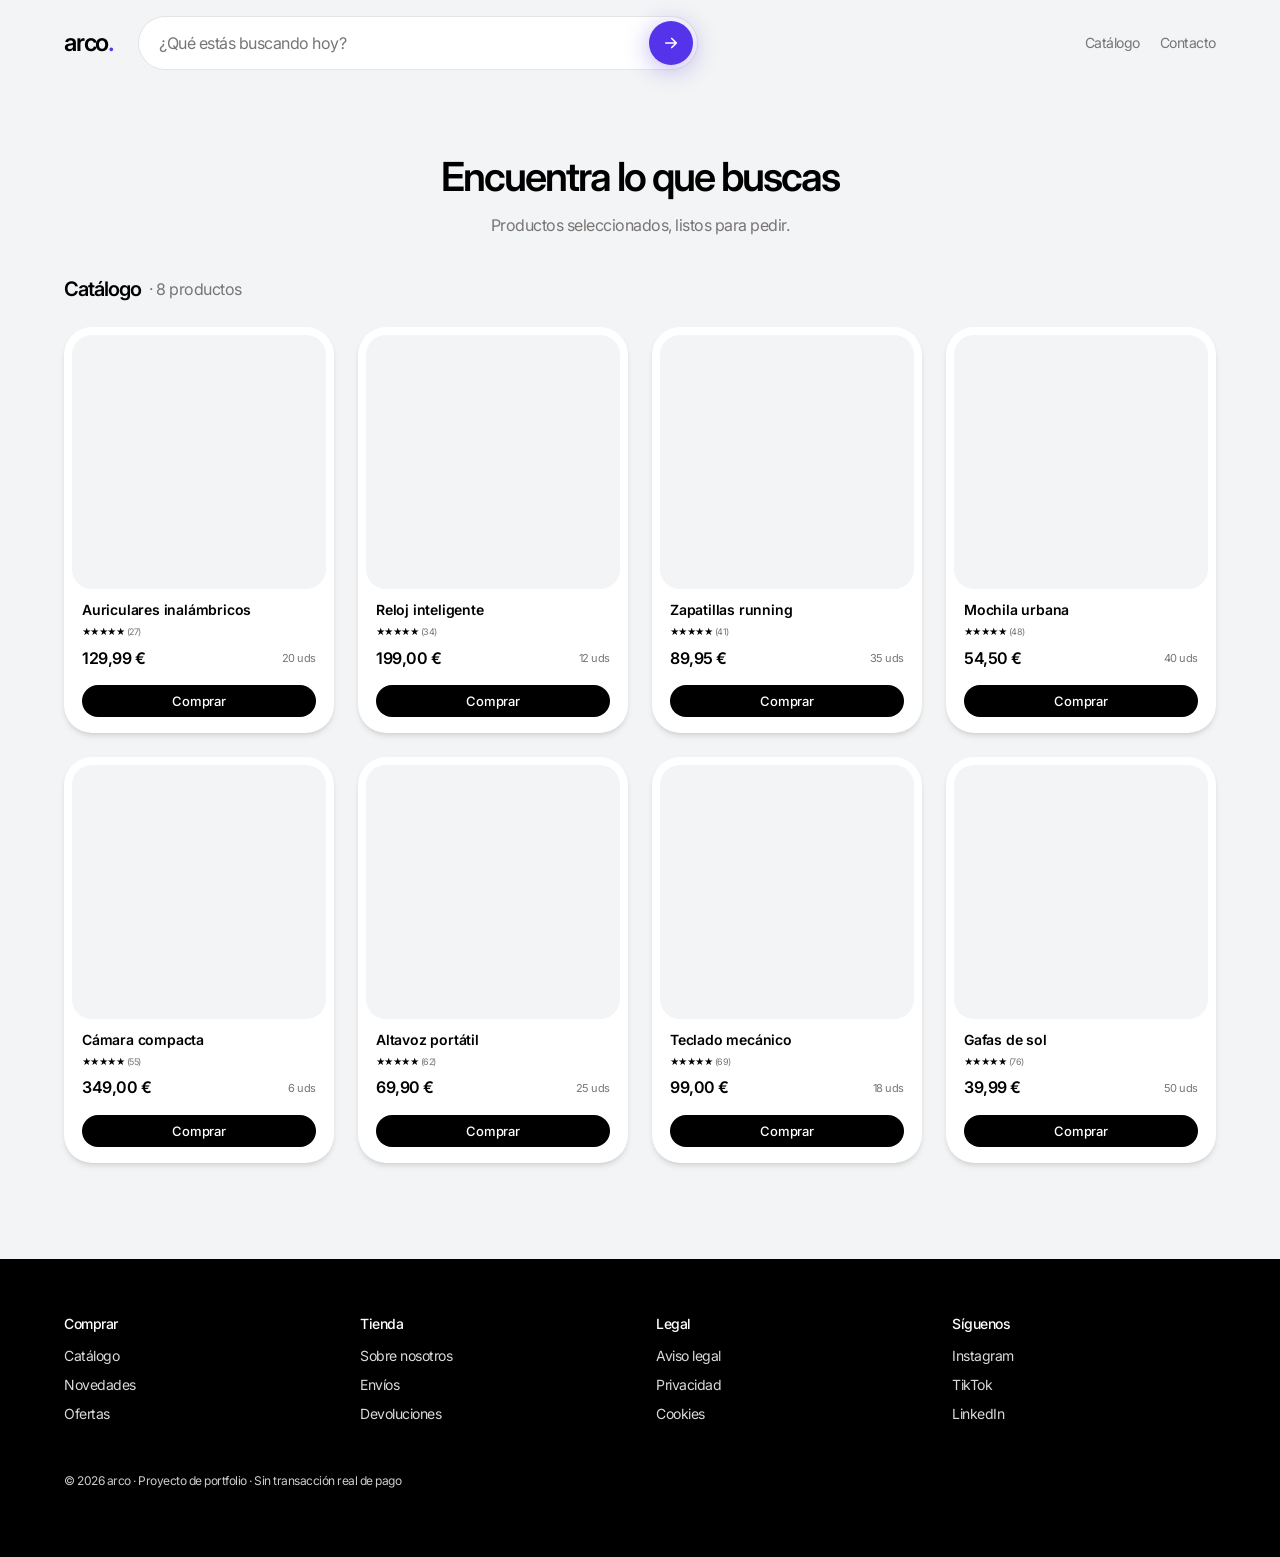
==== frontend/index.html @ ff5d6150 "Añadir frontend tienda, imagen en productos y endpoint de stock" ====
<!DOCTYPE html>
<html lang="es">
<head>
<meta charset="UTF-8">
<meta name="viewport" content="width=device-width, initial-scale=1, viewport-fit=cover">
<title>arco · tienda</title>
<link rel="preconnect" href="https://fonts.googleapis.com">
<link rel="preconnect" href="https://fonts.gstatic.com" crossorigin>
<link href="https://fonts.googleapis.com/css2?family=Inter:wght@400;500;600&display=swap" rel="stylesheet">
<style>
  :root {
    --canvas: #f2f4f5;
    --white: #ffffff;
    --ink: #000000;
    --border: #ebebeb;
    --muted: #787574;
    --stone: #cccccc;
    --violet: #5433eb;
    --violet-wash: rgba(69,36,219,.34);
    --font: 'Inter', ui-sans-serif, system-ui, -apple-system, "Segoe UI", Roboto, sans-serif;
    --shadow-card: rgba(0,0,0,.1) 0 4px 6px -1px, rgba(0,0,0,.1) 0 2px 4px -2px;
    --shadow-sm: rgba(0,0,0,.06) 0 2px 8px 0;
    --shadow-lg: rgba(0,0,0,.12) 0 4px 24px 0;
    --max: 1200px;
    box-sizing: border-box;
    padding-top: env(safe-area-inset-top, 0px);
    padding-bottom: env(safe-area-inset-bottom, 0px);
  }
  *, *::before, *::after { box-sizing: border-box; }
  html { scroll-behavior: smooth; }
  body {
    margin: 0; font-family: var(--font); font-weight: 400;
    font-size: 16px; line-height: 1.33; letter-spacing: -0.031em;
    color: var(--ink); background: var(--canvas); -webkit-font-smoothing: antialiased;
  }
  a { color: inherit; text-decoration: none; }
  img { display: block; max-width: 100%; }
  .wrap { max-width: var(--max); margin: 0 auto; padding: 0 24px; }

  header.top { position: sticky; top: 0; z-index: 40; background: var(--canvas); padding: 16px 0; }
  header.top .wrap { display: flex; align-items: center; gap: 24px; }
  .wordmark { font-size: 24px; font-weight: 600; letter-spacing: -0.05em; }
  .wordmark .dot { color: var(--violet); }
  .search { flex: 1; max-width: 560px; display: flex; align-items: center; background: var(--white);
    border: 1px solid rgba(0,0,0,.1); border-radius: 9999px; padding: 4px 4px 4px 20px; }
  .search input { flex: 1; border: none; outline: none; background: transparent;
    font-family: var(--font); font-size: 16px; letter-spacing: -0.031em; color: var(--ink); padding: 8px 0; }
  .search input::placeholder { color: var(--muted); }
  .search button { width: 44px; height: 44px; flex: 0 0 44px; border: none; border-radius: 9999px; cursor: pointer;
    background: var(--violet); color: var(--white); box-shadow: 0 4px 24px var(--violet-wash);
    display: flex; align-items: center; justify-content: center; }
  .top-links { margin-left: auto; display: flex; gap: 20px; color: var(--muted); font-size: 14px; }
  .top-links a:hover { color: var(--ink); }
  @media (max-width: 720px) { .top-links { display: none; } .wordmark { font-size: 20px; } }

  .hero { text-align: center; padding: 64px 24px 40px; }
  .hero h1 { font-size: 40px; font-weight: 600; letter-spacing: -0.05em; margin: 0 0 12px; }
  .hero p { color: var(--muted); font-size: 16px; margin: 0; }
  @media (max-width: 640px) { .hero h1 { font-size: 28px; } }

  .section-head { display: flex; align-items: center; gap: 8px; font-size: 20px; font-weight: 600;
    letter-spacing: -0.05em; margin: 0 0 24px; }
  .section-head .count { color: var(--muted); font-weight: 400; font-size: 16px; letter-spacing: -0.031em; }

  .grid { display: grid; grid-template-columns: repeat(4, 1fr); gap: 24px; padding-bottom: 64px; }
  @media (max-width: 980px) { .grid { grid-template-columns: repeat(3, 1fr); } }
  @media (max-width: 720px) { .grid { grid-template-columns: repeat(2, 1fr); } }
  @media (max-width: 460px) { .grid { grid-template-columns: 1fr; } }

  .card { background: var(--white); border-radius: 28px; box-shadow: var(--shadow-card); padding: 8px;
    display: flex; flex-direction: column; transition: transform .15s ease, box-shadow .15s ease; }
  .card:hover { transform: translateY(-3px); box-shadow: var(--shadow-lg); }
  .card .imgwrap { border-radius: 20px; overflow: hidden; aspect-ratio: 1 / 1; background: var(--canvas); }
  .card .imgwrap img { width: 100%; height: 100%; object-fit: cover; }
  .card .info { padding: 12px 10px 8px; display: flex; flex-direction: column; gap: 6px; }
  .card .name { font-size: 14px; font-weight: 600; letter-spacing: -0.014em; }
  .card .rating { font-size: 9px; letter-spacing: -0.058em; color: var(--ink); }
  .card .rating .rev { color: var(--muted); }
  .card .foot { display: flex; align-items: center; justify-content: space-between; margin-top: 4px; }
  .card .price { font-size: 16px; font-weight: 600; letter-spacing: -0.031em; }
  .card .stock { font-size: 11px; color: var(--muted); }
  .btn-buy { border: none; cursor: pointer; background: var(--ink); color: var(--white); border-radius: 9999px;
    font-family: var(--font); font-size: 13px; font-weight: 500; letter-spacing: -0.014em; padding: 8px 16px; margin-top: 10px; }
  .btn-buy:disabled { background: var(--stone); cursor: default; }

  .status { text-align: center; color: var(--muted); padding: 48px 0; grid-column: 1 / -1; }

  .overlay { position: fixed; inset: 0; z-index: 60; background: rgba(0,0,0,.45);
    display: none; align-items: center; justify-content: center; padding: 24px; }
  .overlay.open { display: flex; }
  .modal { background: var(--white); border-radius: 28px; max-width: 460px; width: 100%; padding: 24px; box-shadow: var(--shadow-lg); }
  .modal .close { float: right; font-size: 22px; cursor: pointer; color: var(--muted); line-height: 1; }
  .modal .mhead { display: flex; gap: 16px; align-items: center; margin-bottom: 20px; }
  .modal .mhead img { width: 72px; height: 72px; border-radius: 16px; object-fit: cover; }
  .modal .mhead .n { font-size: 16px; font-weight: 600; letter-spacing: -0.031em; }
  .modal .mhead .p { color: var(--muted); font-size: 14px; }
  .qty { display: flex; align-items: center; gap: 12px; margin: 16px 0; }
  .qty span { color: var(--muted); font-size: 14px; }
  .stepper { display: flex; align-items: center; border: 1px solid var(--border); border-radius: 9999px; overflow: hidden; }
  .stepper button { width: 36px; height: 36px; border: none; background: var(--white); font-size: 18px; cursor: pointer; color: var(--ink); }
  .stepper button:hover { background: var(--canvas); }
  .stepper .val { width: 40px; text-align: center; font-size: 16px; font-weight: 600; }
  .total-line { display: flex; justify-content: space-between; align-items: baseline; padding: 16px 0; border-top: 1px solid var(--border); margin-top: 8px; }
  .total-line .lbl { color: var(--muted); font-size: 14px; }
  .total-line .amt { font-size: 22px; font-weight: 600; letter-spacing: -0.05em; }
  .btn-primary { width: 100%; border: none; cursor: pointer; background: var(--ink); color: var(--white);
    border-radius: 9999px; padding: 16px; font-family: var(--font); font-size: 15px; font-weight: 600; letter-spacing: -0.014em; }
  .btn-primary:disabled { background: var(--stone); }
  .note { text-align: center; color: var(--muted); font-size: 12px; margin-top: 14px; }
  .confirm { text-align: center; padding: 8px 0; }
  .confirm .check { width: 56px; height: 56px; margin: 0 auto 12px; border-radius: 9999px; background: var(--violet); color: var(--white);
    display: flex; align-items: center; justify-content: center; font-size: 28px; box-shadow: 0 4px 24px var(--violet-wash); }
  .confirm h3 { font-size: 22px; font-weight: 600; letter-spacing: -0.05em; margin: 0 0 4px; }
  .confirm .ref { font-weight: 600; font-size: 18px; margin: 12px 0; }
  .confirm p { color: var(--muted); font-size: 14px; margin: 4px 0; }

  footer { background: var(--ink); color: var(--white); padding: 56px 0; margin-top: 32px; }
  .fcols { display: grid; grid-template-columns: repeat(4, 1fr); gap: 32px; }
  .fcol h4 { font-weight: 500; font-size: 14px; margin: 0 0 14px; }
  .fcol a { display: block; font-size: 14px; color: var(--white); margin-bottom: 10px; opacity: .85; }
  .fcol a:hover { opacity: 1; text-decoration: underline; }
  .copyright { color: var(--stone); font-size: 12px; margin-top: 40px; }
  @media (max-width: 720px) { .fcols { grid-template-columns: repeat(2, 1fr); } }
</style>
</head>
<body>

<header class="top">
  <div class="wrap">
    <a class="wordmark" href="#top">arco<span class="dot">.</span></a>
    <div class="search">
      <input id="q" type="text" placeholder="¿Qué estás buscando hoy?" />
      <button id="qbtn" aria-label="Buscar">
        <svg width="18" height="18" viewBox="0 0 24 24" fill="none" stroke="currentColor" stroke-width="2.2" stroke-linecap="round">
          <path d="M5 12h14M13 6l6 6-6 6"/>
        </svg>
      </button>
    </div>
    <nav class="top-links">
      <a href="#catalogo">Catálogo</a>
      <a href="#contacto">Contacto</a>
    </nav>
  </div>
</header>

<section class="hero" id="top">
  <h1>Encuentra lo que buscas</h1>
  <p>Productos seleccionados, listos para pedir.</p>
</section>

<main class="wrap" id="catalogo">
  <div class="section-head">Catálogo <span class="count" id="count"></span></div>
  <div class="grid" id="grid">
    <div class="status" id="status">Cargando productos…</div>
  </div>
</main>

<div class="overlay" id="overlay"><div class="modal" id="modal"></div></div>

<footer id="contacto">
  <div class="wrap">
    <div class="fcols">
      <div class="fcol"><h4>Comprar</h4><a href="#catalogo">Catálogo</a><a href="#">Novedades</a><a href="#">Ofertas</a></div>
      <div class="fcol"><h4>Tienda</h4><a href="#">Sobre nosotros</a><a href="#">Envíos</a><a href="#">Devoluciones</a></div>
      <div class="fcol"><h4>Legal</h4><a href="#">Aviso legal</a><a href="#">Privacidad</a><a href="#">Cookies</a></div>
      <div class="fcol"><h4>Síguenos</h4><a href="#">Instagram</a><a href="#">TikTok</a><a href="#">LinkedIn</a></div>
    </div>
    <p class="copyright">© 2026 arco · Proyecto de portfolio · Sin transacción real de pago</p>
  </div>
</footer>

<script>
const API_BASE = "";
const eur = new Intl.NumberFormat('es-ES', { style: 'currency', currency: 'EUR' });
const FALLBACK_IMG = "https://picsum.photos/seed/arco-default/600/600";

const DEMO = [
  { id:1, name:'Auriculares inalámbricos', description:'Cancelación de ruido', price:129.99, stock:20, image_url:'https://picsum.photos/seed/auriculares/600/600' },
  { id:2, name:'Reloj inteligente',        description:'GPS y monitor cardíaco', price:199.00, stock:12, image_url:'https://picsum.photos/seed/reloj/600/600' },
  { id:3, name:'Zapatillas running',       description:'Ligeras y transpirables', price:89.95, stock:35, image_url:'https://picsum.photos/seed/zapatillas/600/600' },
  { id:4, name:'Mochila urbana',           description:'Compartimento portátil 15"', price:54.50, stock:40, image_url:'https://picsum.photos/seed/mochila/600/600' },
  { id:5, name:'Cámara compacta',          description:'4K · estabilización óptica', price:349.00, stock:6, image_url:'https://picsum.photos/seed/camara/600/600' },
  { id:6, name:'Altavoz portátil',         description:'Bluetooth · resistente al agua', price:69.90, stock:25, image_url:'https://picsum.photos/seed/altavoz/600/600' },
  { id:7, name:'Teclado mecánico',         description:'Retroiluminado · switches rojos', price:99.00, stock:18, image_url:'https://picsum.photos/seed/teclado/600/600' },
  { id:8, name:'Gafas de sol',             description:'Polarizadas · UV400', price:39.99, stock:50, image_url:'https://picsum.photos/seed/gafas/600/600' },
];

let PRODUCTS = [];
let FILTER = "";

async function load() {
  try {
    const res = await fetch(`${API_BASE}/api/products/products`, { headers: { 'Accept':'application/json' } });
    if (!res.ok) throw new Error();
    const data = await res.json();
    if (!Array.isArray(data) || data.length === 0) throw new Error();
    PRODUCTS = data;
  } catch (e) { PRODUCTS = DEMO; }
  render();
}

function render() {
  const grid = document.getElementById('grid');
  const term = FILTER.trim().toLowerCase();
  const list = PRODUCTS.filter(p => !term || (p.name + ' ' + (p.description||'')).toLowerCase().includes(term));
  document.getElementById('count').textContent = `· ${list.length} producto${list.length===1?'':'s'}`;
  if (list.length === 0) {
    grid.innerHTML = `<div class="status">No hay productos que coincidan con “${escapeHtml(FILTER)}”.</div>`;
    return;
  }
  grid.innerHTML = list.map(p => {
    const img = p.image_url || FALLBACK_IMG;
    const agotado = (p.stock ?? 0) <= 0;
    return `
      <article class="card">
        <div class="imgwrap"><img src="${escapeAttr(img)}" alt="${escapeAttr(p.name)}" loading="lazy" onerror="this.src='${FALLBACK_IMG}'"></div>
        <div class="info">
          <div class="name">${escapeHtml(p.name)}</div>
          <div class="rating">★★★★★ <span class="rev">(${20 + (p.id*7)%180})</span></div>
          <div class="foot">
            <span class="price">${eur.format(p.price)}</span>
            <span class="stock">${agotado ? 'Agotado' : p.stock + ' uds'}</span>
          </div>
          <button class="btn-buy" ${agotado?'disabled':''} data-id="${p.id}">${agotado ? 'No disponible' : 'Comprar'}</button>
        </div>
      </article>`;
  }).join('');
  grid.querySelectorAll('.btn-buy:not([disabled])').forEach(b => b.addEventListener('click', () => openBuy(Number(b.dataset.id))));
}

document.getElementById('q').addEventListener('input', e => { FILTER = e.target.value; render(); });
document.getElementById('qbtn').addEventListener('click', () => render());

const overlay = document.getElementById('overlay');
const modal = document.getElementById('modal');
let qty = 1;

function openBuy(id) { const p = PRODUCTS.find(x => x.id === id); qty = 1; drawBuy(p); overlay.classList.add('open'); }
function closeModal(){ overlay.classList.remove('open'); }
overlay.addEventListener('click', e => { if (e.target === overlay) closeModal(); });

function drawBuy(p) {
  const img = p.image_url || FALLBACK_IMG;
  modal.innerHTML = `
    <span class="close" id="close">&times;</span>
    <div class="mhead">
      <img src="${escapeAttr(img)}" alt="" onerror="this.src='${FALLBACK_IMG}'">
      <div><div class="n">${escapeHtml(p.name)}</div><div class="p">${eur.format(p.price)} · ${p.stock} uds</div></div>
    </div>
    <div class="qty">
      <span>Cantidad</span>
      <div class="stepper"><button id="minus">−</button><div class="val" id="val">${qty}</div><button id="plus">+</button></div>
    </div>
    <div class="total-line"><span class="lbl">Total</span><span class="amt" id="total">${eur.format(p.price*qty)}</span></div>
    <button class="btn-primary" id="buy">Realizar pedido</button>
    <p class="note">Sin pago online. Simula la creación de un pedido en tu API.</p>`;
  document.getElementById('close').onclick = closeModal;
  document.getElementById('minus').onclick = () => { if(qty>1){qty--; upd(p);} };
  document.getElementById('plus').onclick  = () => { if(qty<p.stock){qty++; upd(p);} };
  document.getElementById('buy').onclick   = () => doOrder(p);
}
function upd(p){ document.getElementById('val').textContent = qty; document.getElementById('total').textContent = eur.format(p.price*qty); }

async function doOrder(p) {
  const btn = document.getElementById('buy');
  btn.disabled = true; btn.textContent = 'Procesando…';
  let ref=null, demo=false;
  try {
    const res = await fetch(`${API_BASE}/api/orders/orders`, {
      method:'POST', headers:{'Content-Type':'application/json'},
      body: JSON.stringify({ product_id: p.id, quantity: qty })
    });
    if (!res.ok) throw new Error();
    ref = (await res.json()).id;
  } catch(e){ demo=true; ref = Math.floor(1000+Math.random()*9000); }
  modal.innerHTML = `
    <div class="confirm">
      <div class="check">&#10003;</div>
      <h3>¡Pedido confirmado!</h3>
      <p>${escapeHtml(p.name)} · ${qty} ud${qty>1?'s':''}</p>
      <p class="ref">Referencia #${ref}</p>
      <p>Total: ${eur.format(p.price*qty)}</p>
      <button class="btn-primary" id="done" style="margin-top:16px">Seguir comprando</button>
      ${demo?'<p class="note">Referencia de demostración (API no conectada).</p>':''}
    </div>`;
  document.getElementById('done').onclick = () => { closeModal(); load(); };
}

function escapeHtml(s){ return String(s).replace(/[&<>"']/g, m=>({'&':'&amp;','<':'&lt;','>':'&gt;','"':'&quot;',"'":'&#39;'}[m])); }
function escapeAttr(s){ return escapeHtml(s); }

load();
</script>
</body>
</html>
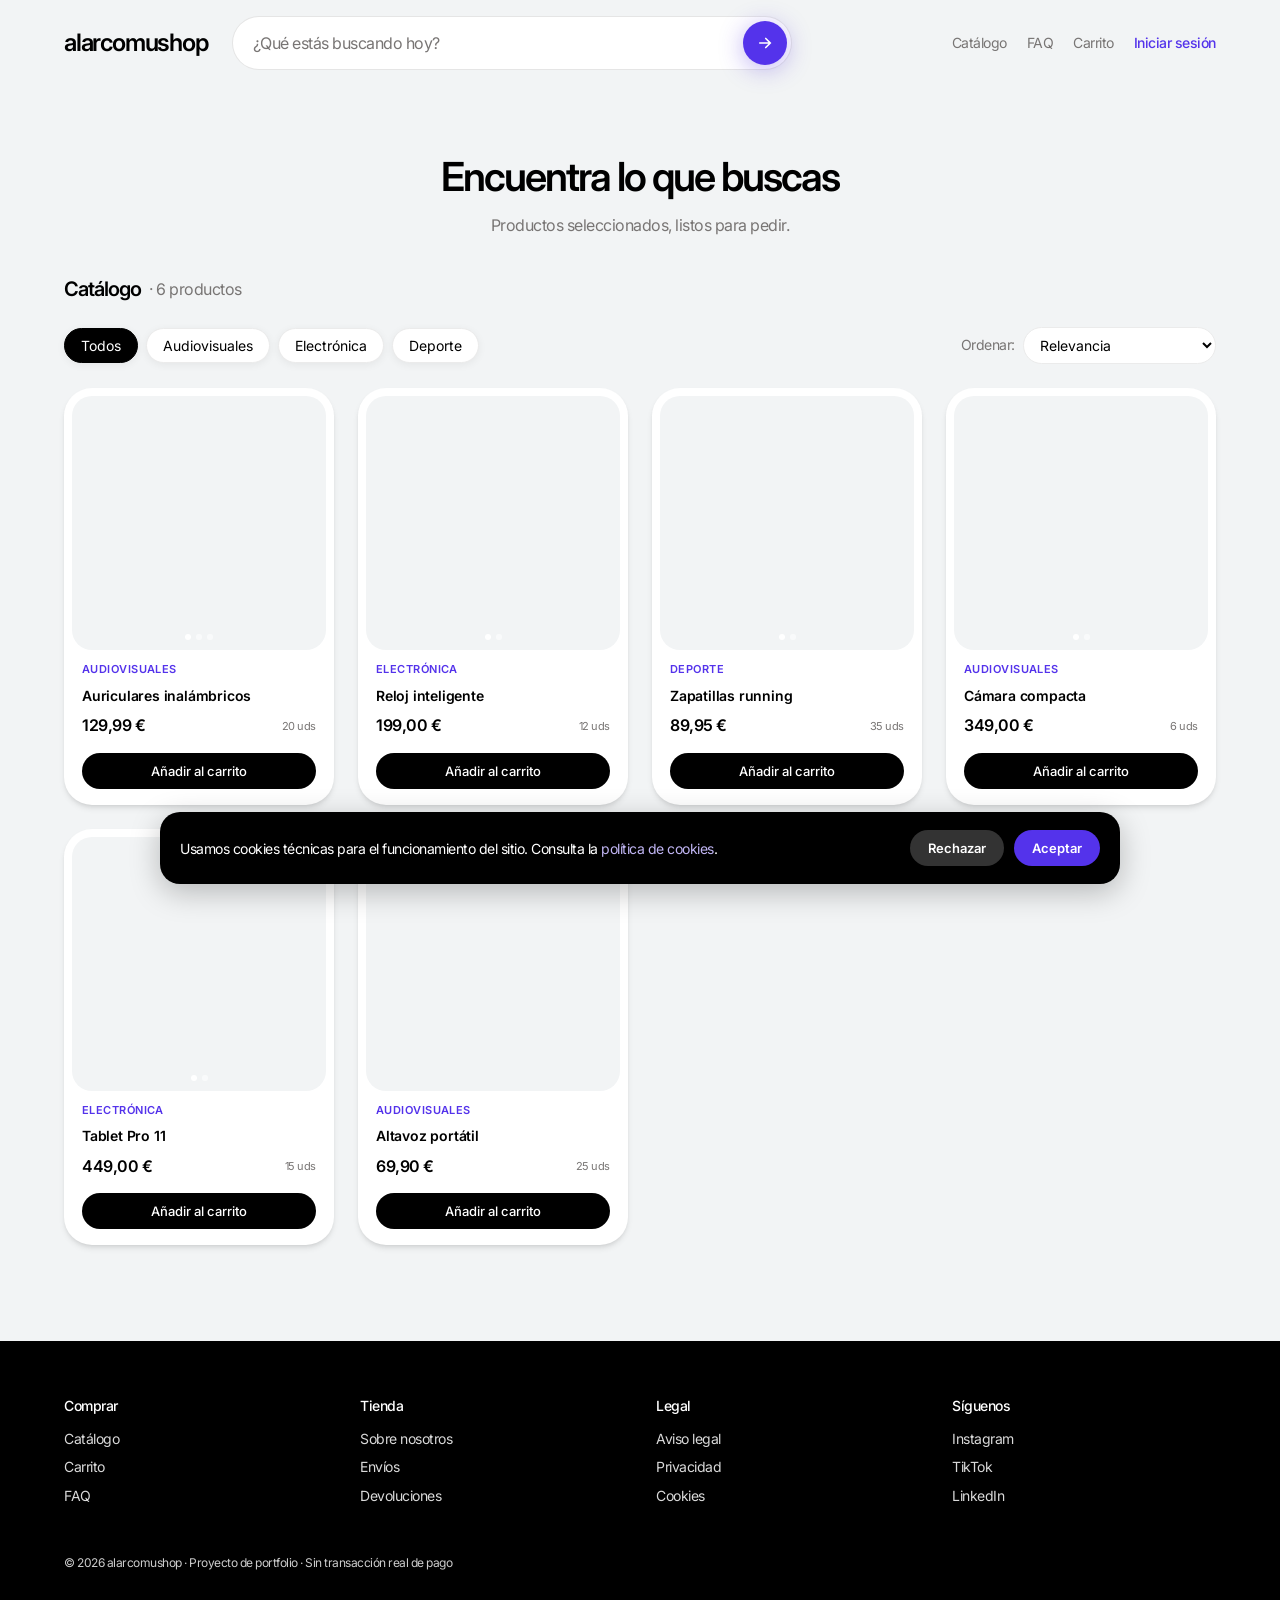
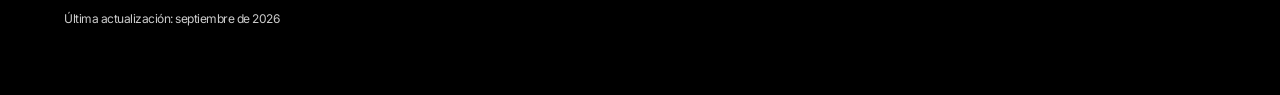
==== commit 9ba698f9: "Mejoras de frontend: carrito, FAQ, filtros, validaciones, SEO y responsive" ====
--- a/frontend/index.html
+++ b/frontend/index.html
@@ -3,142 +3,34 @@
 <head>
 <meta charset="UTF-8">
 <meta name="viewport" content="width=device-width, initial-scale=1, viewport-fit=cover">
-<title>arco · tienda</title>
+<title>alarcomushop · tienda</title>
+<meta name="description" content="Tienda online alarcomushop: electrónica, audiovisuales, moda y más. Explora el catálogo, filtra por categoría, valora productos y compra en segundos.">
+<meta name="theme-color" content="#5433eb">
+<meta property="og:type" content="website">
+<meta property="og:title" content="alarcomushop · tienda">
+<meta property="og:description" content="Tienda online alarcomushop: electrónica, audiovisuales, moda y más. Explora el catálogo, filtra por categoría, valora productos y compra en segundos.">
 <link rel="preconnect" href="https://fonts.googleapis.com">
 <link rel="preconnect" href="https://fonts.gstatic.com" crossorigin>
 <link href="https://fonts.googleapis.com/css2?family=Inter:wght@400;500;600&display=swap" rel="stylesheet">
-<style>
-  :root {
-    --canvas: #f2f4f5;
-    --white: #ffffff;
-    --ink: #000000;
-    --border: #ebebeb;
-    --muted: #787574;
-    --stone: #cccccc;
-    --violet: #5433eb;
-    --violet-wash: rgba(69,36,219,.34);
-    --font: 'Inter', ui-sans-serif, system-ui, -apple-system, "Segoe UI", Roboto, sans-serif;
-    --shadow-card: rgba(0,0,0,.1) 0 4px 6px -1px, rgba(0,0,0,.1) 0 2px 4px -2px;
-    --shadow-sm: rgba(0,0,0,.06) 0 2px 8px 0;
-    --shadow-lg: rgba(0,0,0,.12) 0 4px 24px 0;
-    --max: 1200px;
-    box-sizing: border-box;
-    padding-top: env(safe-area-inset-top, 0px);
-    padding-bottom: env(safe-area-inset-bottom, 0px);
-  }
-  *, *::before, *::after { box-sizing: border-box; }
-  html { scroll-behavior: smooth; }
-  body {
-    margin: 0; font-family: var(--font); font-weight: 400;
-    font-size: 16px; line-height: 1.33; letter-spacing: -0.031em;
-    color: var(--ink); background: var(--canvas); -webkit-font-smoothing: antialiased;
-  }
-  a { color: inherit; text-decoration: none; }
-  img { display: block; max-width: 100%; }
-  .wrap { max-width: var(--max); margin: 0 auto; padding: 0 24px; }
-
-  header.top { position: sticky; top: 0; z-index: 40; background: var(--canvas); padding: 16px 0; }
-  header.top .wrap { display: flex; align-items: center; gap: 24px; }
-  .wordmark { font-size: 24px; font-weight: 600; letter-spacing: -0.05em; }
-  .wordmark .dot { color: var(--violet); }
-  .search { flex: 1; max-width: 560px; display: flex; align-items: center; background: var(--white);
-    border: 1px solid rgba(0,0,0,.1); border-radius: 9999px; padding: 4px 4px 4px 20px; }
-  .search input { flex: 1; border: none; outline: none; background: transparent;
-    font-family: var(--font); font-size: 16px; letter-spacing: -0.031em; color: var(--ink); padding: 8px 0; }
-  .search input::placeholder { color: var(--muted); }
-  .search button { width: 44px; height: 44px; flex: 0 0 44px; border: none; border-radius: 9999px; cursor: pointer;
-    background: var(--violet); color: var(--white); box-shadow: 0 4px 24px var(--violet-wash);
-    display: flex; align-items: center; justify-content: center; }
-  .top-links { margin-left: auto; display: flex; gap: 20px; color: var(--muted); font-size: 14px; }
-  .top-links a:hover { color: var(--ink); }
-  @media (max-width: 720px) { .top-links { display: none; } .wordmark { font-size: 20px; } }
-
-  .hero { text-align: center; padding: 64px 24px 40px; }
-  .hero h1 { font-size: 40px; font-weight: 600; letter-spacing: -0.05em; margin: 0 0 12px; }
-  .hero p { color: var(--muted); font-size: 16px; margin: 0; }
-  @media (max-width: 640px) { .hero h1 { font-size: 28px; } }
-
-  .section-head { display: flex; align-items: center; gap: 8px; font-size: 20px; font-weight: 600;
-    letter-spacing: -0.05em; margin: 0 0 24px; }
-  .section-head .count { color: var(--muted); font-weight: 400; font-size: 16px; letter-spacing: -0.031em; }
-
-  .grid { display: grid; grid-template-columns: repeat(4, 1fr); gap: 24px; padding-bottom: 64px; }
-  @media (max-width: 980px) { .grid { grid-template-columns: repeat(3, 1fr); } }
-  @media (max-width: 720px) { .grid { grid-template-columns: repeat(2, 1fr); } }
-  @media (max-width: 460px) { .grid { grid-template-columns: 1fr; } }
-
-  .card { background: var(--white); border-radius: 28px; box-shadow: var(--shadow-card); padding: 8px;
-    display: flex; flex-direction: column; transition: transform .15s ease, box-shadow .15s ease; }
-  .card:hover { transform: translateY(-3px); box-shadow: var(--shadow-lg); }
-  .card .imgwrap { border-radius: 20px; overflow: hidden; aspect-ratio: 1 / 1; background: var(--canvas); }
-  .card .imgwrap img { width: 100%; height: 100%; object-fit: cover; }
-  .card .info { padding: 12px 10px 8px; display: flex; flex-direction: column; gap: 6px; }
-  .card .name { font-size: 14px; font-weight: 600; letter-spacing: -0.014em; }
-  .card .rating { font-size: 9px; letter-spacing: -0.058em; color: var(--ink); }
-  .card .rating .rev { color: var(--muted); }
-  .card .foot { display: flex; align-items: center; justify-content: space-between; margin-top: 4px; }
-  .card .price { font-size: 16px; font-weight: 600; letter-spacing: -0.031em; }
-  .card .stock { font-size: 11px; color: var(--muted); }
-  .btn-buy { border: none; cursor: pointer; background: var(--ink); color: var(--white); border-radius: 9999px;
-    font-family: var(--font); font-size: 13px; font-weight: 500; letter-spacing: -0.014em; padding: 8px 16px; margin-top: 10px; }
-  .btn-buy:disabled { background: var(--stone); cursor: default; }
-
-  .status { text-align: center; color: var(--muted); padding: 48px 0; grid-column: 1 / -1; }
-
-  .overlay { position: fixed; inset: 0; z-index: 60; background: rgba(0,0,0,.45);
-    display: none; align-items: center; justify-content: center; padding: 24px; }
-  .overlay.open { display: flex; }
-  .modal { background: var(--white); border-radius: 28px; max-width: 460px; width: 100%; padding: 24px; box-shadow: var(--shadow-lg); }
-  .modal .close { float: right; font-size: 22px; cursor: pointer; color: var(--muted); line-height: 1; }
-  .modal .mhead { display: flex; gap: 16px; align-items: center; margin-bottom: 20px; }
-  .modal .mhead img { width: 72px; height: 72px; border-radius: 16px; object-fit: cover; }
-  .modal .mhead .n { font-size: 16px; font-weight: 600; letter-spacing: -0.031em; }
-  .modal .mhead .p { color: var(--muted); font-size: 14px; }
-  .qty { display: flex; align-items: center; gap: 12px; margin: 16px 0; }
-  .qty span { color: var(--muted); font-size: 14px; }
-  .stepper { display: flex; align-items: center; border: 1px solid var(--border); border-radius: 9999px; overflow: hidden; }
-  .stepper button { width: 36px; height: 36px; border: none; background: var(--white); font-size: 18px; cursor: pointer; color: var(--ink); }
-  .stepper button:hover { background: var(--canvas); }
-  .stepper .val { width: 40px; text-align: center; font-size: 16px; font-weight: 600; }
-  .total-line { display: flex; justify-content: space-between; align-items: baseline; padding: 16px 0; border-top: 1px solid var(--border); margin-top: 8px; }
-  .total-line .lbl { color: var(--muted); font-size: 14px; }
-  .total-line .amt { font-size: 22px; font-weight: 600; letter-spacing: -0.05em; }
-  .btn-primary { width: 100%; border: none; cursor: pointer; background: var(--ink); color: var(--white);
-    border-radius: 9999px; padding: 16px; font-family: var(--font); font-size: 15px; font-weight: 600; letter-spacing: -0.014em; }
-  .btn-primary:disabled { background: var(--stone); }
-  .note { text-align: center; color: var(--muted); font-size: 12px; margin-top: 14px; }
-  .confirm { text-align: center; padding: 8px 0; }
-  .confirm .check { width: 56px; height: 56px; margin: 0 auto 12px; border-radius: 9999px; background: var(--violet); color: var(--white);
-    display: flex; align-items: center; justify-content: center; font-size: 28px; box-shadow: 0 4px 24px var(--violet-wash); }
-  .confirm h3 { font-size: 22px; font-weight: 600; letter-spacing: -0.05em; margin: 0 0 4px; }
-  .confirm .ref { font-weight: 600; font-size: 18px; margin: 12px 0; }
-  .confirm p { color: var(--muted); font-size: 14px; margin: 4px 0; }
-
-  footer { background: var(--ink); color: var(--white); padding: 56px 0; margin-top: 32px; }
-  .fcols { display: grid; grid-template-columns: repeat(4, 1fr); gap: 32px; }
-  .fcol h4 { font-weight: 500; font-size: 14px; margin: 0 0 14px; }
-  .fcol a { display: block; font-size: 14px; color: var(--white); margin-bottom: 10px; opacity: .85; }
-  .fcol a:hover { opacity: 1; text-decoration: underline; }
-  .copyright { color: var(--stone); font-size: 12px; margin-top: 40px; }
-  @media (max-width: 720px) { .fcols { grid-template-columns: repeat(2, 1fr); } }
-</style>
+<link rel="stylesheet" href="styles.css">
 </head>
 <body>
 
 <header class="top">
   <div class="wrap">
-    <a class="wordmark" href="#top">arco<span class="dot">.</span></a>
+    <a class="wordmark" href="index.html">alarcomushop</a>
+    <button class="hamburger" id="hamburger" aria-label="Menú">&#9776;</button>
     <div class="search">
       <input id="q" type="text" placeholder="¿Qué estás buscando hoy?" />
       <button id="qbtn" aria-label="Buscar">
-        <svg width="18" height="18" viewBox="0 0 24 24" fill="none" stroke="currentColor" stroke-width="2.2" stroke-linecap="round">
-          <path d="M5 12h14M13 6l6 6-6 6"/>
-        </svg>
+        <svg width="18" height="18" viewBox="0 0 24 24" fill="none" stroke="currentColor" stroke-width="2.2" stroke-linecap="round"><path d="M5 12h14M13 6l6 6-6 6"/></svg>
       </button>
     </div>
-    <nav class="top-links">
+    <nav class="top-links" id="nav">
       <a href="#catalogo">Catálogo</a>
-      <a href="#contacto">Contacto</a>
+      <a href="faq.html">FAQ</a>
+      <a class="cart-link" href="carrito.html">Carrito <span class="cart-badge" id="cart-badge">0</span></a>
+      <span id="account" class="account"></span>
     </nav>
   </div>
 </header>
@@ -150,146 +42,42 @@
 
 <main class="wrap" id="catalogo">
   <div class="section-head">Catálogo <span class="count" id="count"></span></div>
-  <div class="grid" id="grid">
-    <div class="status" id="status">Cargando productos…</div>
+
+  <div class="toolbar">
+    <div class="chips" id="chips"></div>
+    <div class="sort">
+      <label for="sort">Ordenar:</label>
+      <select id="sort">
+        <option value="rel">Relevancia</option>
+        <option value="price-asc">Precio: menor a mayor</option>
+        <option value="price-desc">Precio: mayor a menor</option>
+        <option value="name">Nombre (A-Z)</option>
+      </select>
+    </div>
   </div>
+
+  <div class="grid" id="grid"></div>
 </main>
-
-<div class="overlay" id="overlay"><div class="modal" id="modal"></div></div>
 
 <footer id="contacto">
   <div class="wrap">
     <div class="fcols">
-      <div class="fcol"><h4>Comprar</h4><a href="#catalogo">Catálogo</a><a href="#">Novedades</a><a href="#">Ofertas</a></div>
-      <div class="fcol"><h4>Tienda</h4><a href="#">Sobre nosotros</a><a href="#">Envíos</a><a href="#">Devoluciones</a></div>
-      <div class="fcol"><h4>Legal</h4><a href="#">Aviso legal</a><a href="#">Privacidad</a><a href="#">Cookies</a></div>
-      <div class="fcol"><h4>Síguenos</h4><a href="#">Instagram</a><a href="#">TikTok</a><a href="#">LinkedIn</a></div>
+      <div class="fcol"><h4>Comprar</h4><a href="#catalogo">Catálogo</a><a href="carrito.html">Carrito</a><a href="faq.html">FAQ</a></div>
+      <div class="fcol"><h4>Tienda</h4><a href="sobre-nosotros.html">Sobre nosotros</a><a href="envios.html">Envíos</a><a href="devoluciones.html">Devoluciones</a></div>
+      <div class="fcol"><h4>Legal</h4><a href="aviso-legal.html">Aviso legal</a><a href="privacidad.html">Privacidad</a><a href="cookies.html">Cookies</a></div>
+      <div class="fcol"><h4>Síguenos</h4>
+        <a href="https://www.linkedin.com/in/albertoarcones/" target="_blank" rel="noopener">Instagram</a>
+        <a href="https://www.linkedin.com/in/albertoarcones/" target="_blank" rel="noopener">TikTok</a>
+        <a href="https://www.linkedin.com/in/albertoarcones/" target="_blank" rel="noopener">LinkedIn</a>
+      </div>
     </div>
-    <p class="copyright">© 2026 arco · Proyecto de portfolio · Sin transacción real de pago</p>
+    <p class="copyright">© 2026 alarcomushop · Proyecto de portfolio · Sin transacción real de pago</p>
+    <p class="copyright">Última actualización: septiembre de 2026</p>
   </div>
 </footer>
 
-<script>
-const API_BASE = "";
-const eur = new Intl.NumberFormat('es-ES', { style: 'currency', currency: 'EUR' });
-const FALLBACK_IMG = "https://picsum.photos/seed/arco-default/600/600";
-
-const DEMO = [
-  { id:1, name:'Auriculares inalámbricos', description:'Cancelación de ruido', price:129.99, stock:20, image_url:'https://picsum.photos/seed/auriculares/600/600' },
-  { id:2, name:'Reloj inteligente',        description:'GPS y monitor cardíaco', price:199.00, stock:12, image_url:'https://picsum.photos/seed/reloj/600/600' },
-  { id:3, name:'Zapatillas running',       description:'Ligeras y transpirables', price:89.95, stock:35, image_url:'https://picsum.photos/seed/zapatillas/600/600' },
-  { id:4, name:'Mochila urbana',           description:'Compartimento portátil 15"', price:54.50, stock:40, image_url:'https://picsum.photos/seed/mochila/600/600' },
-  { id:5, name:'Cámara compacta',          description:'4K · estabilización óptica', price:349.00, stock:6, image_url:'https://picsum.photos/seed/camara/600/600' },
-  { id:6, name:'Altavoz portátil',         description:'Bluetooth · resistente al agua', price:69.90, stock:25, image_url:'https://picsum.photos/seed/altavoz/600/600' },
-  { id:7, name:'Teclado mecánico',         description:'Retroiluminado · switches rojos', price:99.00, stock:18, image_url:'https://picsum.photos/seed/teclado/600/600' },
-  { id:8, name:'Gafas de sol',             description:'Polarizadas · UV400', price:39.99, stock:50, image_url:'https://picsum.photos/seed/gafas/600/600' },
-];
-
-let PRODUCTS = [];
-let FILTER = "";
-
-async function load() {
-  try {
-    const res = await fetch(`${API_BASE}/api/products/products`, { headers: { 'Accept':'application/json' } });
-    if (!res.ok) throw new Error();
-    const data = await res.json();
-    if (!Array.isArray(data) || data.length === 0) throw new Error();
-    PRODUCTS = data;
-  } catch (e) { PRODUCTS = DEMO; }
-  render();
-}
-
-function render() {
-  const grid = document.getElementById('grid');
-  const term = FILTER.trim().toLowerCase();
-  const list = PRODUCTS.filter(p => !term || (p.name + ' ' + (p.description||'')).toLowerCase().includes(term));
-  document.getElementById('count').textContent = `· ${list.length} producto${list.length===1?'':'s'}`;
-  if (list.length === 0) {
-    grid.innerHTML = `<div class="status">No hay productos que coincidan con “${escapeHtml(FILTER)}”.</div>`;
-    return;
-  }
-  grid.innerHTML = list.map(p => {
-    const img = p.image_url || FALLBACK_IMG;
-    const agotado = (p.stock ?? 0) <= 0;
-    return `
-      <article class="card">
-        <div class="imgwrap"><img src="${escapeAttr(img)}" alt="${escapeAttr(p.name)}" loading="lazy" onerror="this.src='${FALLBACK_IMG}'"></div>
-        <div class="info">
-          <div class="name">${escapeHtml(p.name)}</div>
-          <div class="rating">★★★★★ <span class="rev">(${20 + (p.id*7)%180})</span></div>
-          <div class="foot">
-            <span class="price">${eur.format(p.price)}</span>
-            <span class="stock">${agotado ? 'Agotado' : p.stock + ' uds'}</span>
-          </div>
-          <button class="btn-buy" ${agotado?'disabled':''} data-id="${p.id}">${agotado ? 'No disponible' : 'Comprar'}</button>
-        </div>
-      </article>`;
-  }).join('');
-  grid.querySelectorAll('.btn-buy:not([disabled])').forEach(b => b.addEventListener('click', () => openBuy(Number(b.dataset.id))));
-}
-
-document.getElementById('q').addEventListener('input', e => { FILTER = e.target.value; render(); });
-document.getElementById('qbtn').addEventListener('click', () => render());
-
-const overlay = document.getElementById('overlay');
-const modal = document.getElementById('modal');
-let qty = 1;
-
-function openBuy(id) { const p = PRODUCTS.find(x => x.id === id); qty = 1; drawBuy(p); overlay.classList.add('open'); }
-function closeModal(){ overlay.classList.remove('open'); }
-overlay.addEventListener('click', e => { if (e.target === overlay) closeModal(); });
-
-function drawBuy(p) {
-  const img = p.image_url || FALLBACK_IMG;
-  modal.innerHTML = `
-    <span class="close" id="close">&times;</span>
-    <div class="mhead">
-      <img src="${escapeAttr(img)}" alt="" onerror="this.src='${FALLBACK_IMG}'">
-      <div><div class="n">${escapeHtml(p.name)}</div><div class="p">${eur.format(p.price)} · ${p.stock} uds</div></div>
-    </div>
-    <div class="qty">
-      <span>Cantidad</span>
-      <div class="stepper"><button id="minus">−</button><div class="val" id="val">${qty}</div><button id="plus">+</button></div>
-    </div>
-    <div class="total-line"><span class="lbl">Total</span><span class="amt" id="total">${eur.format(p.price*qty)}</span></div>
-    <button class="btn-primary" id="buy">Realizar pedido</button>
-    <p class="note">Sin pago online. Simula la creación de un pedido en tu API.</p>`;
-  document.getElementById('close').onclick = closeModal;
-  document.getElementById('minus').onclick = () => { if(qty>1){qty--; upd(p);} };
-  document.getElementById('plus').onclick  = () => { if(qty<p.stock){qty++; upd(p);} };
-  document.getElementById('buy').onclick   = () => doOrder(p);
-}
-function upd(p){ document.getElementById('val').textContent = qty; document.getElementById('total').textContent = eur.format(p.price*qty); }
-
-async function doOrder(p) {
-  const btn = document.getElementById('buy');
-  btn.disabled = true; btn.textContent = 'Procesando…';
-  let ref=null, demo=false;
-  try {
-    const res = await fetch(`${API_BASE}/api/orders/orders`, {
-      method:'POST', headers:{'Content-Type':'application/json'},
-      body: JSON.stringify({ product_id: p.id, quantity: qty })
-    });
-    if (!res.ok) throw new Error();
-    ref = (await res.json()).id;
-  } catch(e){ demo=true; ref = Math.floor(1000+Math.random()*9000); }
-  modal.innerHTML = `
-    <div class="confirm">
-      <div class="check">&#10003;</div>
-      <h3>¡Pedido confirmado!</h3>
-      <p>${escapeHtml(p.name)} · ${qty} ud${qty>1?'s':''}</p>
-      <p class="ref">Referencia #${ref}</p>
-      <p>Total: ${eur.format(p.price*qty)}</p>
-      <button class="btn-primary" id="done" style="margin-top:16px">Seguir comprando</button>
-      ${demo?'<p class="note">Referencia de demostración (API no conectada).</p>':''}
-    </div>`;
-  document.getElementById('done').onclick = () => { closeModal(); load(); };
-}
-
-function escapeHtml(s){ return String(s).replace(/[&<>"']/g, m=>({'&':'&amp;','<':'&lt;','>':'&gt;','"':'&quot;',"'":'&#39;'}[m])); }
-function escapeAttr(s){ return escapeHtml(s); }
-
-load();
-</script>
+<script src="common.js"></script>
+<script src="auth.js"></script>
+<script src="app.js"></script>
 </body>
-</html>+</html>
--- a/frontend/styles.css
+++ b/frontend/styles.css
@@ -0,0 +1,298 @@
+:root {
+    --canvas: #f2f4f5;
+    --white: #ffffff;
+    --ink: #000000;
+    --border: #ebebeb;
+    --muted: #787574;
+    --stone: #cccccc;
+    --violet: #5433eb;
+    --violet-wash: rgba(69,36,219,.34);
+    --font: 'Inter', ui-sans-serif, system-ui, -apple-system, "Segoe UI", Roboto, sans-serif;
+    --shadow-card: rgba(0,0,0,.1) 0 4px 6px -1px, rgba(0,0,0,.1) 0 2px 4px -2px;
+    --shadow-sm: rgba(0,0,0,.06) 0 2px 8px 0;
+    --shadow-lg: rgba(0,0,0,.12) 0 4px 24px 0;
+    --max: 1200px;
+    box-sizing: border-box;
+    padding-top: env(safe-area-inset-top, 0px);
+    padding-bottom: env(safe-area-inset-bottom, 0px);
+  }
+  *, *::before, *::after { box-sizing: border-box; }
+  html { scroll-behavior: smooth; }
+  body {
+    margin: 0; font-family: var(--font); font-weight: 400;
+    font-size: 16px; line-height: 1.33; letter-spacing: -0.031em;
+    color: var(--ink); background: var(--canvas); -webkit-font-smoothing: antialiased;
+  }
+  a { color: inherit; text-decoration: none; }
+  img { display: block; max-width: 100%; }
+  .wrap { max-width: var(--max); margin: 0 auto; padding: 0 24px; }
+
+  header.top { position: sticky; top: 0; z-index: 40; background: var(--canvas); padding: 16px 0; }
+  header.top .wrap { display: flex; align-items: center; gap: 24px; }
+  .wordmark { font-size: 24px; font-weight: 600; letter-spacing: -0.05em; }
+  .wordmark .dot { color: var(--violet); }
+  .search { flex: 1; max-width: 560px; display: flex; align-items: center; background: var(--white);
+    border: 1px solid rgba(0,0,0,.1); border-radius: 9999px; padding: 4px 4px 4px 20px; }
+  .search input { flex: 1; border: none; outline: none; background: transparent;
+    font-family: var(--font); font-size: 16px; letter-spacing: -0.031em; color: var(--ink); padding: 8px 0; }
+  .search input::placeholder { color: var(--muted); }
+  .search button { width: 44px; height: 44px; flex: 0 0 44px; border: none; border-radius: 9999px; cursor: pointer;
+    background: var(--violet); color: var(--white); box-shadow: 0 4px 24px var(--violet-wash);
+    display: flex; align-items: center; justify-content: center; }
+  .top-links { margin-left: auto; display: flex; gap: 20px; color: var(--muted); font-size: 14px; }
+  .top-links a:hover { color: var(--ink); }
+  @media (max-width: 720px) { .top-links { display: none; } .wordmark { font-size: 20px; } }
+
+  .hero { text-align: center; padding: 64px 24px 40px; }
+  .hero h1 { font-size: 40px; font-weight: 600; letter-spacing: -0.05em; margin: 0 0 12px; }
+  .hero p { color: var(--muted); font-size: 16px; margin: 0; }
+  @media (max-width: 640px) { .hero h1 { font-size: 28px; } }
+
+  .section-head { display: flex; align-items: center; gap: 8px; font-size: 20px; font-weight: 600;
+    letter-spacing: -0.05em; margin: 0 0 24px; }
+  .section-head .count { color: var(--muted); font-weight: 400; font-size: 16px; letter-spacing: -0.031em; }
+
+  .grid { display: grid; grid-template-columns: repeat(4, 1fr); gap: 24px; padding-bottom: 64px; }
+  @media (max-width: 980px) { .grid { grid-template-columns: repeat(3, 1fr); } }
+  @media (max-width: 720px) { .grid { grid-template-columns: repeat(2, 1fr); } }
+  @media (max-width: 460px) { .grid { grid-template-columns: 1fr; } }
+
+  .card { background: var(--white); border-radius: 28px; box-shadow: var(--shadow-card); padding: 8px;
+    display: flex; flex-direction: column; transition: transform .15s ease, box-shadow .15s ease; }
+  .card:hover { transform: translateY(-3px); box-shadow: var(--shadow-lg); }
+  .card .imgwrap { border-radius: 20px; overflow: hidden; aspect-ratio: 1 / 1; background: var(--canvas); }
+  .card .imgwrap img { width: 100%; height: 100%; object-fit: cover; }
+  .card .info { padding: 12px 10px 8px; display: flex; flex-direction: column; gap: 6px; }
+  .card .name { font-size: 14px; font-weight: 600; letter-spacing: -0.014em; }
+  .card .rating { font-size: 9px; letter-spacing: -0.058em; color: var(--ink); }
+  .card .rating .rev { color: var(--muted); }
+  .card .foot { display: flex; align-items: center; justify-content: space-between; margin-top: 4px; }
+  .card .price { font-size: 16px; font-weight: 600; letter-spacing: -0.031em; }
+  .card .stock { font-size: 11px; color: var(--muted); }
+  .btn-buy { border: none; cursor: pointer; background: var(--ink); color: var(--white); border-radius: 9999px;
+    font-family: var(--font); font-size: 13px; font-weight: 500; letter-spacing: -0.014em; padding: 8px 16px; margin-top: 10px; }
+  .btn-buy:disabled { background: var(--stone); cursor: default; }
+
+  .status { text-align: center; color: var(--muted); padding: 48px 0; grid-column: 1 / -1; }
+
+  .overlay { position: fixed; inset: 0; z-index: 60; background: rgba(0,0,0,.45);
+    display: none; align-items: center; justify-content: center; padding: 24px; }
+  .overlay.open { display: flex; }
+  .modal { background: var(--white); border-radius: 28px; max-width: 460px; width: 100%; padding: 24px; box-shadow: var(--shadow-lg); }
+  .modal .close { float: right; font-size: 22px; cursor: pointer; color: var(--muted); line-height: 1; }
+  .modal .mhead { display: flex; gap: 16px; align-items: center; margin-bottom: 20px; }
+  .modal .mhead img { width: 72px; height: 72px; border-radius: 16px; object-fit: cover; }
+  .modal .mhead .n { font-size: 16px; font-weight: 600; letter-spacing: -0.031em; }
+  .modal .mhead .p { color: var(--muted); font-size: 14px; }
+  .qty { display: flex; align-items: center; gap: 12px; margin: 16px 0; }
+  .qty span { color: var(--muted); font-size: 14px; }
+  .stepper { display: flex; align-items: center; border: 1px solid var(--border); border-radius: 9999px; overflow: hidden; }
+  .stepper button { width: 36px; height: 36px; border: none; background: var(--white); font-size: 18px; cursor: pointer; color: var(--ink); }
+  .stepper button:hover { background: var(--canvas); }
+  .stepper .val { width: 40px; text-align: center; font-size: 16px; font-weight: 600; }
+  .total-line { display: flex; justify-content: space-between; align-items: baseline; padding: 16px 0; border-top: 1px solid var(--border); margin-top: 8px; }
+  .total-line .lbl { color: var(--muted); font-size: 14px; }
+  .total-line .amt { font-size: 22px; font-weight: 600; letter-spacing: -0.05em; }
+  .btn-primary { width: 100%; border: none; cursor: pointer; background: var(--ink); color: var(--white);
+    border-radius: 9999px; padding: 16px; font-family: var(--font); font-size: 15px; font-weight: 600; letter-spacing: -0.014em; }
+  .btn-primary:disabled { background: var(--stone); }
+  .note { text-align: center; color: var(--muted); font-size: 12px; margin-top: 14px; }
+  .confirm { text-align: center; padding: 8px 0; }
+  .confirm .check { width: 56px; height: 56px; margin: 0 auto 12px; border-radius: 9999px; background: var(--violet); color: var(--white);
+    display: flex; align-items: center; justify-content: center; font-size: 28px; box-shadow: 0 4px 24px var(--violet-wash); }
+  .confirm h3 { font-size: 22px; font-weight: 600; letter-spacing: -0.05em; margin: 0 0 4px; }
+  .confirm .ref { font-weight: 600; font-size: 18px; margin: 12px 0; }
+  .confirm p { color: var(--muted); font-size: 14px; margin: 4px 0; }
+
+  footer { background: var(--ink); color: var(--white); padding: 56px 0; margin-top: 32px; }
+  .fcols { display: grid; grid-template-columns: repeat(4, 1fr); gap: 32px; }
+  .fcol h4 { font-weight: 500; font-size: 14px; margin: 0 0 14px; }
+  .fcol a { display: block; font-size: 14px; color: var(--white); margin-bottom: 10px; opacity: .85; }
+  .fcol a:hover { opacity: 1; text-decoration: underline; }
+  .copyright { color: var(--stone); font-size: 12px; margin-top: 40px; }
+  @media (max-width: 720px) { .fcols { grid-template-columns: repeat(2, 1fr); } }
+
+/* ============ Cuenta en el header ============ */
+.account { display: inline-flex; align-items: center; gap: 10px; font-size: 14px; }
+.acc-link { color: var(--violet); cursor: pointer; font-weight: 500; }
+.acc-link:hover { text-decoration: underline; }
+.acc-email { color: var(--muted); font-size: 13px; }
+
+/* ============ Card como enlace ============ */
+a.card { text-decoration: none; color: inherit; }
+.ver-link { color: var(--violet); font-size: 13px; font-weight: 500; margin-top: 8px; }
+
+/* ============ Página de detalle ============ */
+.detail { padding-top: 8px; }
+.back { display: inline-block; margin: 8px 0 24px; font-size: 14px; color: var(--muted); }
+.back:hover { color: var(--ink); }
+.detail-grid { display: grid; grid-template-columns: 1fr 1fr; gap: 48px; margin-bottom: 64px; }
+@media (max-width: 820px) { .detail-grid { grid-template-columns: 1fr; gap: 28px; } }
+
+/* Galería / carrusel */
+.gallery { display: flex; flex-direction: column; gap: 12px; }
+.main-img { position: relative; border-radius: 28px; overflow: hidden; background: var(--white);
+  box-shadow: var(--shadow-card); aspect-ratio: 1/1; }
+.main-img img { width: 100%; height: 100%; object-fit: cover; }
+.main-img .nav { position: absolute; top: 50%; transform: translateY(-50%); width: 40px; height: 40px;
+  border: none; border-radius: 9999px; background: rgba(255,255,255,.9); box-shadow: var(--shadow-sm);
+  font-size: 22px; cursor: pointer; color: var(--ink); display: flex; align-items: center; justify-content: center; }
+.main-img .prev { left: 12px; } .main-img .next { right: 12px; }
+.thumbs { display: flex; gap: 10px; flex-wrap: wrap; }
+.thumb { width: 64px; height: 64px; border-radius: 16px; object-fit: cover; cursor: pointer;
+  opacity: .55; transition: opacity .15s; border: 2px solid transparent; }
+.thumb.active, .thumb:hover { opacity: 1; border-color: var(--violet); }
+
+/* Info del producto */
+.detail-info h1 { font-size: 32px; font-weight: 600; letter-spacing: -0.05em; margin: 0 0 8px; }
+.rating-summary { font-size: 14px; color: var(--muted); margin-bottom: 12px; }
+.rating-summary .stars { color: var(--ink); letter-spacing: 2px; }
+.rating-summary .avg { font-weight: 600; color: var(--ink); }
+.detail-price { font-size: 28px; font-weight: 600; letter-spacing: -0.05em; margin: 8px 0; }
+.detail-stock { color: var(--muted); font-size: 14px; margin-bottom: 20px; }
+.detail-desc { font-size: 16px; line-height: 1.6; color: #333; margin-bottom: 24px; }
+.detail-info .btn-primary { width: auto; padding: 14px 40px; }
+
+/* ============ Reseñas ============ */
+.reviews { border-top: 1px solid var(--border); padding-top: 40px; margin-bottom: 64px; }
+.reviews h2 { font-size: 24px; font-weight: 600; letter-spacing: -0.05em; margin: 0 0 24px; }
+.login-gate { background: var(--white); border-radius: 20px; padding: 20px; box-shadow: var(--shadow-sm);
+  font-size: 15px; color: var(--muted); margin-bottom: 24px; }
+.review-form { background: var(--white); border-radius: 20px; padding: 20px; box-shadow: var(--shadow-sm); margin-bottom: 28px; }
+.star-pick { font-size: 28px; letter-spacing: 4px; color: var(--violet); cursor: pointer; margin-bottom: 12px; }
+.star-pick .pick { cursor: pointer; }
+.review-form textarea { width: 100%; min-height: 80px; border: 1px solid var(--border); border-radius: 16px;
+  padding: 12px; font-family: var(--font); font-size: 15px; resize: vertical; margin-bottom: 12px; }
+.review-form textarea:focus { outline: 2px solid var(--violet); outline-offset: -2px; }
+.review-form .btn-primary { width: auto; padding: 12px 28px; }
+.review { border-bottom: 1px solid var(--border); padding: 16px 0; }
+.review-head { display: flex; align-items: center; gap: 12px; }
+.review-head .stars { color: var(--ink); letter-spacing: 2px; }
+.review-user { color: var(--muted); font-size: 13px; }
+.review-comment { margin: 8px 0 0; color: #333; font-size: 15px; }
+
+/* ============ Modal de login (campos) ============ */
+.modal h3 { font-size: 24px; font-weight: 600; letter-spacing: -0.05em; margin: 0 0 20px; }
+.field { margin-bottom: 16px; }
+.field label { display: block; font-size: 13px; color: var(--muted); margin-bottom: 6px; }
+.field input { width: 100%; padding: 12px 16px; font-family: var(--font); font-size: 15px;
+  border: 1px solid var(--border); border-radius: 9999px; outline: none; }
+.field input:focus { border-color: var(--violet); }
+.auth-error { color: #c0392b; font-size: 13px; min-height: 16px; margin: 4px 0 12px; }
+
+/* ============ Mini-carrusel en las cards del catálogo ============ */
+.imgwrap { position: relative; }
+.card-nav {
+  position: absolute; top: 50%; transform: translateY(-50%);
+  width: 32px; height: 32px; border: none; border-radius: 9999px;
+  background: rgba(255,255,255,.92); box-shadow: var(--shadow-sm);
+  font-size: 18px; line-height: 1; cursor: pointer; color: var(--ink);
+  display: flex; align-items: center; justify-content: center;
+  opacity: 0; transition: opacity .15s; z-index: 2;
+}
+.card:hover .card-nav { opacity: 1; }
+.card-nav.prev { left: 8px; }
+.card-nav.next { right: 8px; }
+.card-nav:hover { background: #fff; }
+.dots {
+  position: absolute; bottom: 10px; left: 0; right: 0;
+  display: flex; gap: 5px; justify-content: center; z-index: 2; pointer-events: none;
+}
+.dot { width: 6px; height: 6px; border-radius: 9999px; background: rgba(255,255,255,.6); }
+.dot.on { background: #fff; }
+/* En móvil/táctil las flechas siempre visibles (no hay hover) */
+@media (hover: none) { .card-nav { opacity: 1; } }
+
+/* ============ Cabecera / menú móvil ============ */
+.hamburger { order: 2; }
+
+/* ============ Toolbar: filtros y orden ============ */
+.toolbar { display: flex; align-items: center; justify-content: space-between; gap: 16px; flex-wrap: wrap; margin-bottom: 24px; }
+.chips { display: flex; gap: 8px; flex-wrap: wrap; }
+.chip { border: 1px solid var(--border); background: var(--white); border-radius: 9999px; padding: 8px 16px;
+  font-family: var(--font); font-size: 14px; cursor: pointer; box-shadow: var(--shadow-sm); transition: all .15s; }
+.chip:hover { border-color: var(--violet); }
+.chip.on { background: var(--ink); color: var(--white); border-color: var(--ink); }
+.sort { display: flex; align-items: center; gap: 8px; font-size: 14px; color: var(--muted); }
+.sort select { font-family: var(--font); font-size: 14px; padding: 8px 12px; border: 1px solid var(--border);
+  border-radius: 9999px; background: var(--white); cursor: pointer; }
+
+/* ============ Tag de categoría ============ */
+.cat-tag { display: inline-block; font-size: 11px; color: var(--violet); font-weight: 600; text-transform: uppercase;
+  letter-spacing: .04em; margin-bottom: 4px; }
+
+/* ============ Card: media enlazada + botón añadir ============ */
+.card-media { display: block; }
+a.name { text-decoration: none; color: inherit; }
+a.name:hover { color: var(--violet); }
+.btn-add { margin-top: 10px; border: none; cursor: pointer; background: var(--ink); color: var(--white);
+  border-radius: 9999px; font-family: var(--font); font-size: 13px; font-weight: 500; padding: 10px 16px; transition: background .15s; }
+.btn-add:hover { background: var(--violet); }
+.btn-add:disabled { background: var(--stone); cursor: default; }
+
+/* ============ Skeleton (animación de carga) ============ */
+.skeleton { pointer-events: none; }
+.sk, .sk-line { position: relative; overflow: hidden; background: #e9ebee; }
+.imgwrap.sk { aspect-ratio: 1/1; border-radius: 20px; }
+.sk-line { height: 14px; border-radius: 8px; margin: 10px; }
+.sk-line.short { width: 50%; }
+.skeleton .info { padding: 4px; }
+.sk::after, .sk-line::after { content:""; position:absolute; inset:0;
+  background: linear-gradient(90deg, transparent, rgba(255,255,255,.6), transparent);
+  transform: translateX(-100%); animation: shimmer 1.3s infinite; }
+@keyframes shimmer { 100% { transform: translateX(100%); } }
+
+/* ============ Botón fantasma / copiar ============ */
+.btn-ghost { margin-top: 14px; border: 1px solid var(--border); background: var(--white); border-radius: 9999px;
+  padding: 10px 18px; font-family: var(--font); font-size: 14px; cursor: pointer; transition: all .15s; }
+.btn-ghost:hover { border-color: var(--violet); color: var(--violet); }
+.qty-row { display: flex; align-items: center; gap: 16px; margin-bottom: 8px; flex-wrap: wrap; }
+.qty-row .btn-primary { width: auto; padding: 14px 32px; }
+
+/* ============ Mostrar/ocultar contraseña ============ */
+.pass-wrap { position: relative; }
+.pass-wrap input { padding-right: 44px; }
+.pass-toggle { position: absolute; right: 8px; top: 50%; transform: translateY(-50%); border: none; background: none;
+  cursor: pointer; font-size: 16px; padding: 6px; }
+
+/* ============ Mensajes de formulario (éxito/error) ============ */
+.form-msg { font-size: 13px; min-height: 16px; margin: 4px 0 12px; }
+.form-msg.err { color: #c0392b; }
+.form-msg.ok { color: #1e8449; }
+
+/* ============ Página de carrito ============ */
+.cart-page { padding-top: 8px; }
+.cart-title { font-size: 32px; font-weight: 600; letter-spacing: -0.05em; margin: 8px 0 24px; }
+.cart-layout { display: grid; grid-template-columns: 1fr 360px; gap: 32px; align-items: start; margin-bottom: 64px; }
+@media (max-width: 820px) { .cart-layout { grid-template-columns: 1fr; } }
+.cart-items { display: flex; flex-direction: column; gap: 12px; }
+.cart-item { display: grid; grid-template-columns: 72px 1fr auto auto auto; gap: 16px; align-items: center;
+  background: var(--white); border-radius: 20px; padding: 12px; box-shadow: var(--shadow-sm); }
+.cart-item img { width: 72px; height: 72px; border-radius: 14px; object-fit: cover; }
+.ci-name { font-weight: 600; font-size: 15px; }
+.ci-price { color: var(--muted); font-size: 13px; }
+.ci-sub { font-weight: 600; min-width: 72px; text-align: right; }
+.ci-remove { border: none; background: none; font-size: 22px; color: var(--muted); cursor: pointer; }
+.ci-remove:hover { color: #c0392b; }
+.cart-summary { background: var(--white); border-radius: 28px; padding: 24px; box-shadow: var(--shadow-card); position: sticky; top: 90px; }
+.cart-summary h3 { margin: 0 0 16px; font-size: 20px; font-weight: 600; letter-spacing: -0.03em; }
+.sum-line { display: flex; justify-content: space-between; padding: 6px 0; font-size: 15px; color: #333; }
+.sum-line.total { border-top: 1px solid var(--border); margin-top: 8px; padding-top: 14px; font-size: 20px; font-weight: 600; }
+.checkout-form { margin-top: 20px; }
+.cart-empty { text-align: center; padding: 60px 0; color: var(--muted); }
+
+/* ============ FAQ (desplegables) ============ */
+.faq { max-width: 760px; margin-bottom: 64px; }
+.faq details { background: var(--white); border-radius: 16px; box-shadow: var(--shadow-sm); margin-bottom: 12px; overflow: hidden; }
+.faq summary { cursor: pointer; padding: 18px 20px; font-weight: 600; font-size: 16px; list-style: none;
+  display: flex; justify-content: space-between; align-items: center; }
+.faq summary::-webkit-details-marker { display: none; }
+.faq summary::after { content: "+"; font-size: 22px; color: var(--violet); font-weight: 400; }
+.faq details[open] summary::after { content: "−"; }
+.faq details p { margin: 0; padding: 0 20px 20px; color: #444; font-size: 15px; line-height: 1.6; }
+.faq details a { color: var(--violet); }
+
+/* ============ Validación: error por campo y ayuda ============ */
+.field-err { display: block; color: #c0392b; font-size: 12px; margin-top: 4px; min-height: 14px; }
+.hint { display: block; color: var(--muted); font-size: 12px; margin-top: 4px; }
+.field input:focus { border-color: var(--violet); }
